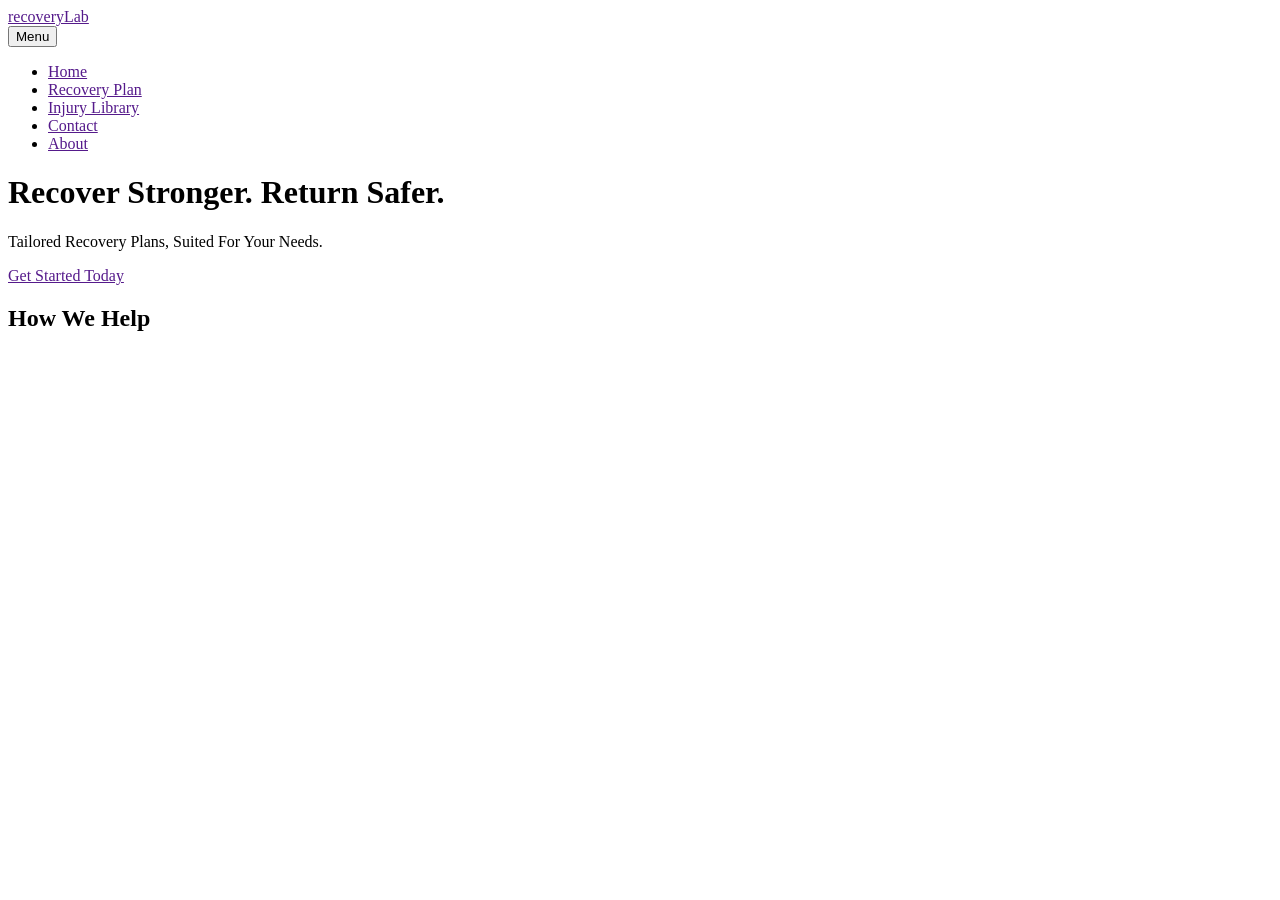
==== index.html @ 340fdb37 "added hero section with heading, subtext and cta" ====
<!DOCTYPE html>
<html lang="en">
<head>
    <meta charset="UTF-8">
    <meta name="viewport" content="width=device-width, initial-scale=1.0">
    <title>recoveryLab | Personalised Injury Recovery</title>
    <meta name="description" content="recoveryLab helps athletes and gym-goers safely recover from injuries with personalised training programmes, rehab advice and recovery plans.">
    <link rel=""stylesheet" href="css/style.css">
</head>
<body>
    <header class=""site-header">
    <div class="logo">
        <a href=""index.html">recoveryLab</a>
    </div>
    <nav class="main-nav" aria-label=""Main Navigation">
    <button class="nav-toggle" aria-expanded="false" aria controls="nav-menu">
        <span class="sr-only">Menu</span>
        <span class="nav-toggle-icon"></span>
    </button>
    <ul id=""nav-menu" class=""nav-menu"">
        <li><a href=""index.html"" aria-current=""page"">Home</a></li>
        <li><a href=""recovery-plan.html"">Recovery Plan</a></li>
        <li><a href=""injury-library.html"">Injury Library</a></li>
        <li><a href=""contact.html"">Contact</a></li>
        <li><a href=""about.html"">About</a></li>
    </ul>
    </nav>
</header>
<main
<section class=""hero"">
        <h1>Recover Stronger. Return Safer.</h1>
        <p>Tailored Recovery Plans, Suited For Your Needs.</p>
        <a href=""recovery-plan.html"" class=""btn"">Get Started Today</a>
    </section>
    <section class=""features" aria-labelledby=""features-heading">
        <h2 id=""features-heading">How We Help</h2>

        <div class=""feature-card"></div>
    </section>
    
</body>
</html>
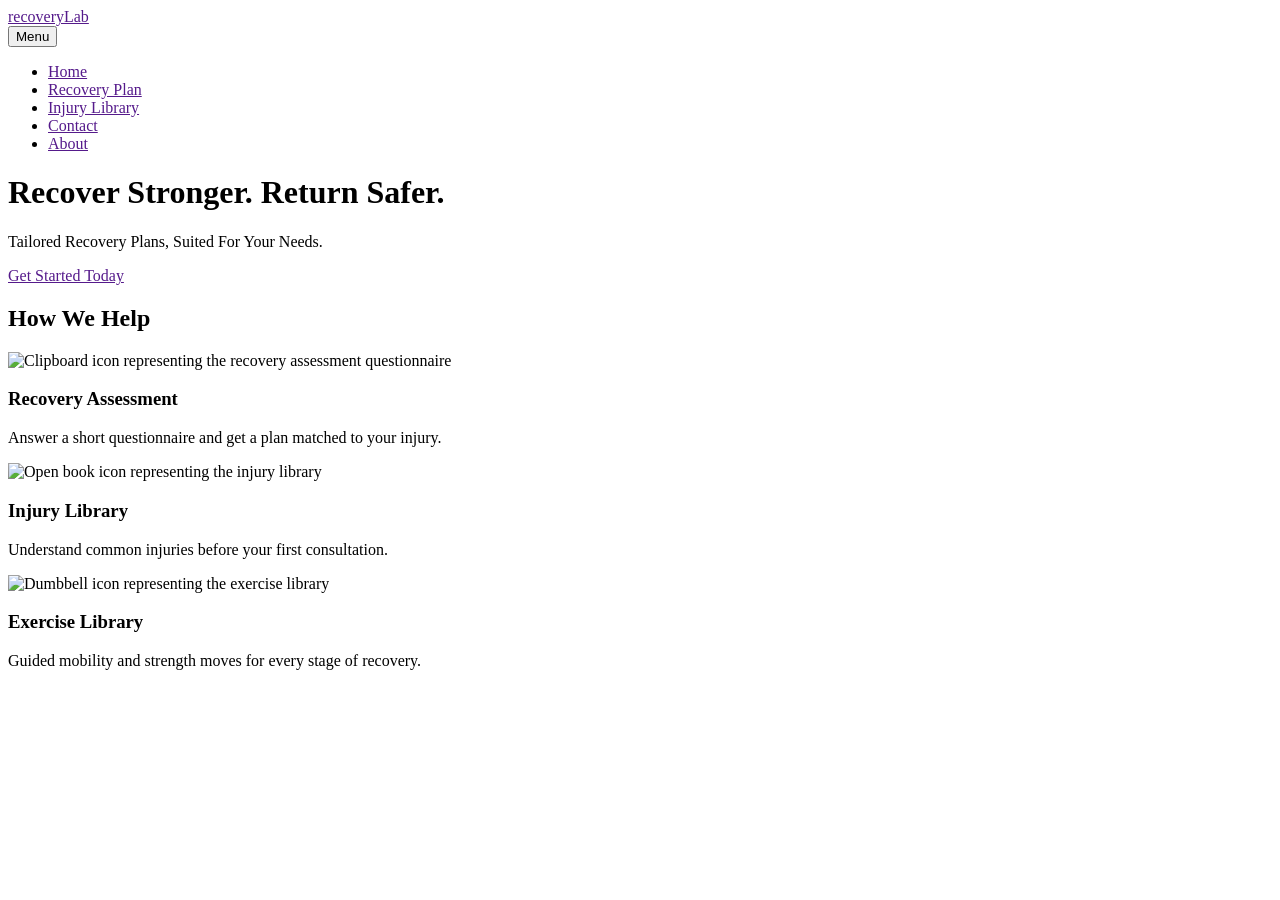
==== commit b125a984: "added three feature cards to features section" ====
--- a/index.html
+++ b/index.html
@@ -35,7 +35,24 @@
     <section class=""features" aria-labelledby=""features-heading">
         <h2 id=""features-heading">How We Help</h2>
 
-        <div class=""feature-card"></div>
+        <div class=""feature-card">
+         <article class="feature-card">
+          <img src="images/icon-assessment.svg" alt="Clipboard icon representing the recovery assessment questionnaire" class="feature-icon">
+          <h3>Recovery Assessment</h3>
+          <p>Answer a short questionnaire and get a plan matched to your injury.</p>
+        </article>
+
+        <article class="feature-card">
+          <img src="images/icon-injury-library.svg" alt="Open book icon representing the injury library" class="feature-icon">
+          <h3>Injury Library</h3>
+          <p>Understand common injuries before your first consultation.</p>
+        </article>
+
+        <article class="feature-card">
+          <img src="images/icon-exercise.svg" alt="Dumbbell icon representing the exercise library" class="feature-icon">
+          <h3>Exercise Library</h3>
+          <p>Guided mobility and strength moves for every stage of recovery.</p>
+        </div>
     </section>
     
 </body>
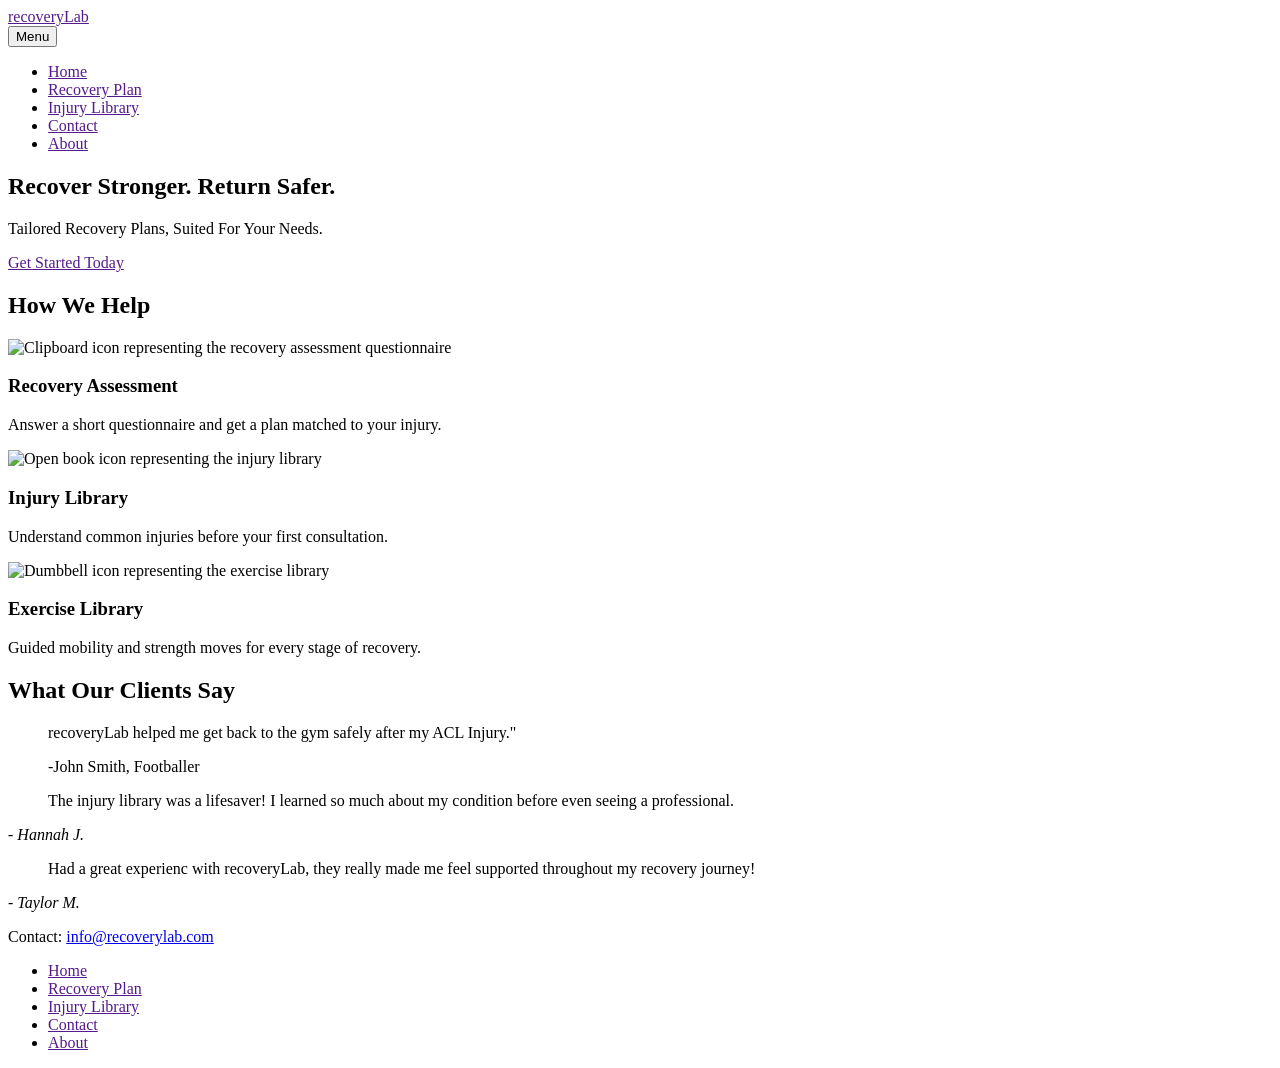
==== commit 5e0968fa: "added testimonials and footer section. Homepage skeleton complete." ====
--- a/index.html
+++ b/index.html
@@ -26,7 +26,7 @@
     </ul>
     </nav>
 </header>
-<main
+<main>
 <section class=""hero"">
         <h1>Recover Stronger. Return Safer.</h1>
         <p>Tailored Recovery Plans, Suited For Your Needs.</p>
@@ -52,8 +52,47 @@
           <img src="images/icon-exercise.svg" alt="Dumbbell icon representing the exercise library" class="feature-icon">
           <h3>Exercise Library</h3>
           <p>Guided mobility and strength moves for every stage of recovery.</p>
+        </article>
+
         </div>
     </section>
+    <section class=""testimonials" aria-labelledby=""testimonials-heading">
+        <h2 id=""testimonials-heading">What Our Clients Say</h2>
+        <div class=""testimonial-card">
+            <blockquote>
+                <p>recoveryLab helped me get back to the gym safely after my ACL Injury."</p>
+            -John Smith, Footballer</blockquote>
+            
+        </div>
+
+        <div class=""testimonial-card">
+            <blockquote>
+                <p>The injury library was a lifesaver! I learned so much about my condition before even seeing a professional.</p>
+            </blockquote>
+            <cite>- Hannah J.</cite>
+        </div>
+
+        <div class=""testimonial-card">
+            <blockquote>
+                <p>Had a great experienc with recoveryLab, they really made me feel supported throughout my recovery journey!</p>
+            </blockquote>
+            <cite>- Taylor M.</cite>
+        </div>
+    </section>
+</main>
+<footer class=""site-footer">
+    <p>Contact: <a href="mailto:info@recoverylab.com">info@recoverylab.com</a></p>
     
+    <nav aria-label=""footer navigation"">
+        <ul class=""footer-nav"">
+            <li><a href=""index.html"">Home</a></li>
+            <li><a href=""recovery-plan.html"">Recovery Plan</a></li>
+            <li><a href=""injury-library.html"">Injury Library</a></li>
+            <li><a href=""contact.html"">Contact</a></li>
+            <li><a href=""about.html"">About</a></li>
+        </ul>
+    </nav>
+    </footer>
+    <script
 </body>
 </html>
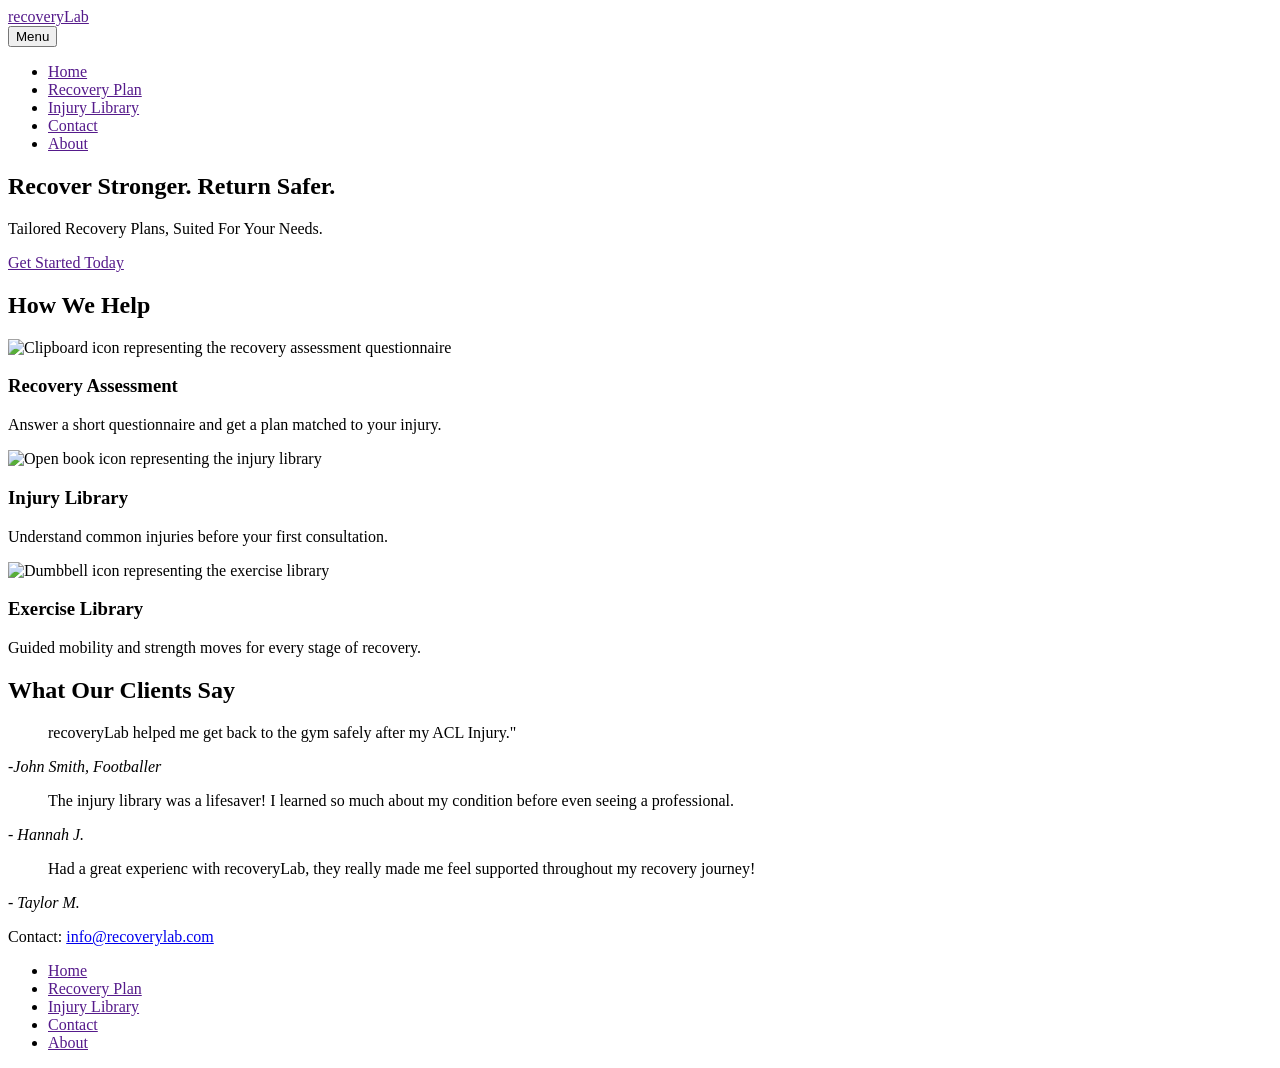
==== commit 71f0c138: "Fixed first testimonial to align with other testimonials" ====
--- a/index.html
+++ b/index.html
@@ -61,7 +61,8 @@
         <div class=""testimonial-card">
             <blockquote>
                 <p>recoveryLab helped me get back to the gym safely after my ACL Injury."</p>
-            -John Smith, Footballer</blockquote>
+            </blockquote>
+            <cite>-John Smith, Footballer</cite>
             
         </div>
 
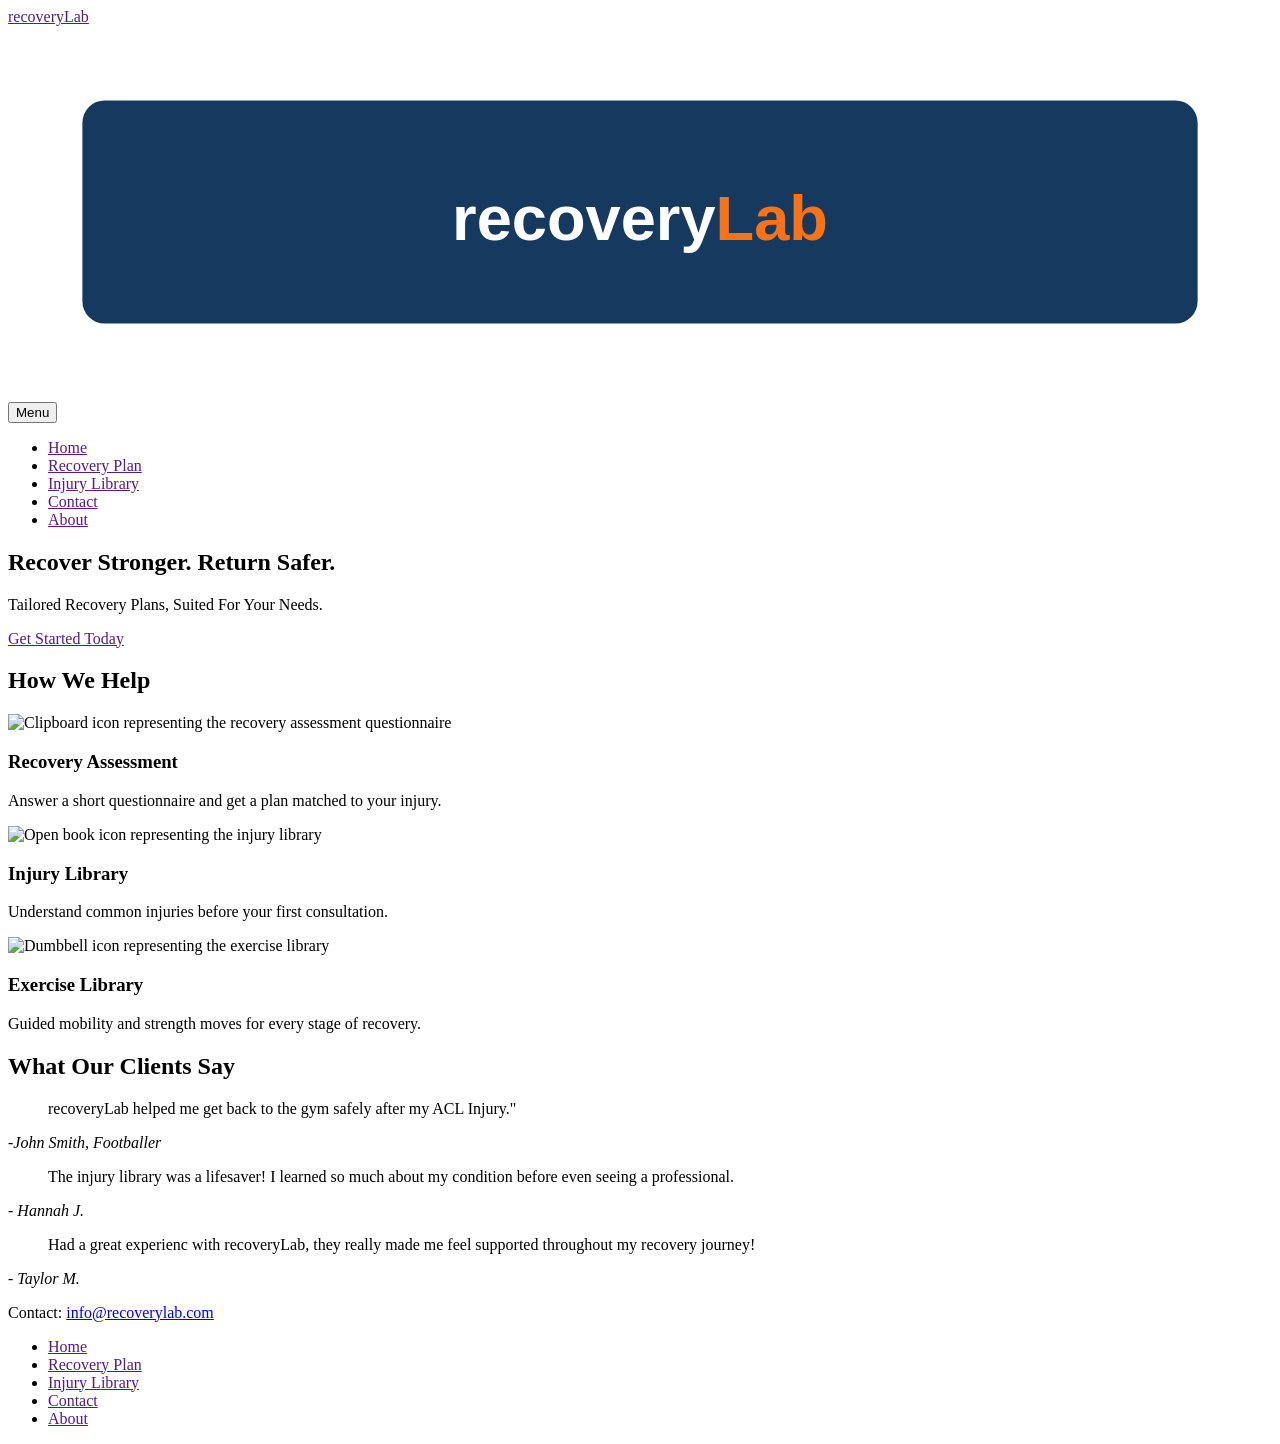
==== commit 8367002d: "swapped header logo to SVG and added logo sizing style" ====
--- a/index.html
+++ b/index.html
@@ -5,12 +5,14 @@
     <meta name="viewport" content="width=device-width, initial-scale=1.0">
     <title>recoveryLab | Personalised Injury Recovery</title>
     <meta name="description" content="recoveryLab helps athletes and gym-goers safely recover from injuries with personalised training programmes, rehab advice and recovery plans.">
-    <link rel=""stylesheet" href="css/style.css">
+    <link rel=""stylesheet" href="assets/css/style.css">
 </head>
 <body>
     <header class=""site-header">
     <div class="logo">
-        <a href=""index.html">recoveryLab</a>
+        <a href=""index.html">recoveryLab
+        <img src="assets/images/logo.svg" alt="recoveryLab" class="logo-img">
+        </a>   
     </div>
     <nav class="main-nav" aria-label=""Main Navigation">
     <button class="nav-toggle" aria-expanded="false" aria controls="nav-menu">
@@ -37,19 +39,19 @@
 
         <div class=""feature-card">
          <article class="feature-card">
-          <img src="images/icon-assessment.svg" alt="Clipboard icon representing the recovery assessment questionnaire" class="feature-icon">
+          <img src="assets/images/icon-assessment.svg" alt="Clipboard icon representing the recovery assessment questionnaire" class="feature-icon">
           <h3>Recovery Assessment</h3>
           <p>Answer a short questionnaire and get a plan matched to your injury.</p>
         </article>
 
         <article class="feature-card">
-          <img src="images/icon-injury-library.svg" alt="Open book icon representing the injury library" class="feature-icon">
+          <img src="assets/images/icon-injury-library.svg" alt="Open book icon representing the injury library" class="feature-icon">
           <h3>Injury Library</h3>
           <p>Understand common injuries before your first consultation.</p>
         </article>
 
         <article class="feature-card">
-          <img src="images/icon-exercise.svg" alt="Dumbbell icon representing the exercise library" class="feature-icon">
+          <img src="assets/images/icon-exercise.svg" alt="Dumbbell icon representing the exercise library" class="feature-icon">
           <h3>Exercise Library</h3>
           <p>Guided mobility and strength moves for every stage of recovery.</p>
         </article>
@@ -94,6 +96,6 @@
         </ul>
     </nav>
     </footer>
-    <script
+    <script src=""assets/js/script.js""></script>
 </body>
 </html>
--- a/assets/css/style.css
+++ b/assets/css/style.css
@@ -0,0 +1,60 @@
+/* ===== Reset ===== */
+* {
+  margin: 0;
+  padding: 0;
+  box-sizing: border-box;
+}
+
+/* ===== CSS Variables ===== */
+:root {
+  --color-dark-blue: #163A5F;
+  --color-emerald: #2E8B57;
+  --color-orange: #F97316;
+  --color-white: #FFFFFF;
+  --color-dark-grey: #333333;
+
+  --font-heading: 'Poppins', sans-serif;
+  --font-body: 'Open Sans', sans-serif;
+}
+
+/* ===== Base Typography ===== */
+body {
+  font-family: var(--font-body);
+  color: var(--color-dark-grey);
+  line-height: 1.6;
+}
+
+h1, h2, h3 {
+  font-family: var(--font-heading);
+  font-weight: 700;
+  color: var(--color-dark-blue);
+  line-height: 1.2;
+}
+
+a {
+  text-decoration: none;
+  color: inherit;
+}
+
+img {
+  max-width: 100%;
+  display: block;
+}
+
+/* ===== Accessibility: screen-reader-only content ===== */
+.sr-only {
+  position: absolute;
+  width: 1px;
+  height: 1px;
+  padding: 0;
+  margin: -1px;
+  overflow: hidden;
+  clip: rect(0, 0, 0, 0);
+  white-space: nowrap;
+  border: 0;
+}
+
+/* ===== Header ===== */
+.logo.img {
+  height: 32px; 
+} 
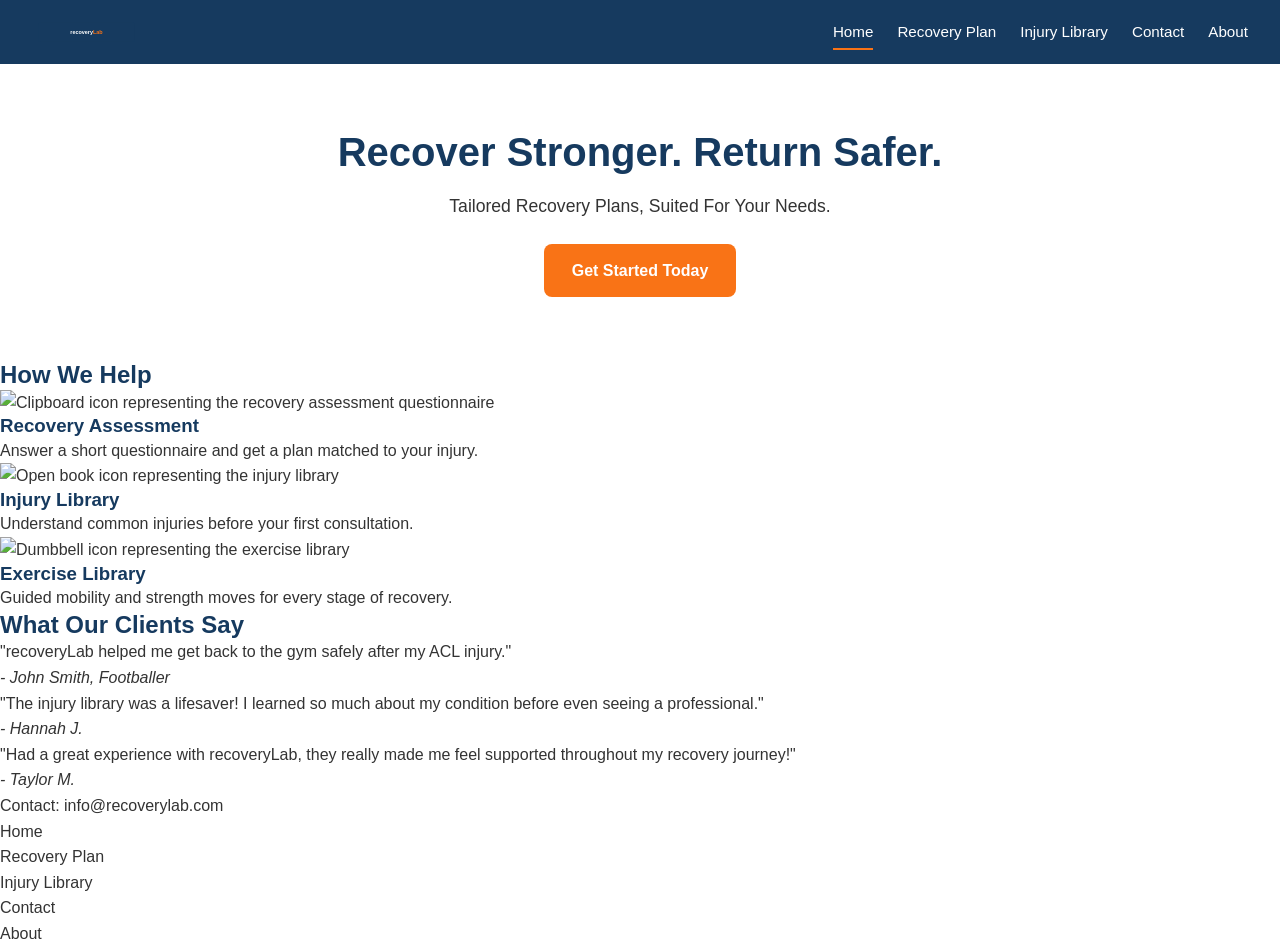
==== commit c7ca8ba5: "corrected html attribute quotes affecting stylesheet link" ====
--- a/index.html
+++ b/index.html
@@ -5,39 +5,39 @@
     <meta name="viewport" content="width=device-width, initial-scale=1.0">
     <title>recoveryLab | Personalised Injury Recovery</title>
     <meta name="description" content="recoveryLab helps athletes and gym-goers safely recover from injuries with personalised training programmes, rehab advice and recovery plans.">
-    <link rel=""stylesheet" href="assets/css/style.css">
+    <link rel="stylesheet" href="assets/css/style.css">
 </head>
 <body>
-    <header class=""site-header">
+    <header class="site-header">
     <div class="logo">
-        <a href=""index.html">recoveryLab
+        <a href="index.html">
         <img src="assets/images/logo.svg" alt="recoveryLab" class="logo-img">
         </a>   
     </div>
-    <nav class="main-nav" aria-label=""Main Navigation">
-    <button class="nav-toggle" aria-expanded="false" aria controls="nav-menu">
+    <nav class="main-nav" aria-label="Main Navigation">
+    <button class="nav-toggle" aria-expanded="false" aria-controls="nav-menu">
         <span class="sr-only">Menu</span>
         <span class="nav-toggle-icon"></span>
     </button>
-    <ul id=""nav-menu" class=""nav-menu"">
-        <li><a href=""index.html"" aria-current=""page"">Home</a></li>
-        <li><a href=""recovery-plan.html"">Recovery Plan</a></li>
-        <li><a href=""injury-library.html"">Injury Library</a></li>
-        <li><a href=""contact.html"">Contact</a></li>
-        <li><a href=""about.html"">About</a></li>
+    <ul id="nav-menu" class="nav-menu">
+        <li><a href="index.html" aria-current="page">Home</a></li>
+        <li><a href="recovery-plan.html">Recovery Plan</a></li>
+        <li><a href="injury-library.html">Injury Library</a></li>
+        <li><a href="contact.html">Contact</a></li>
+        <li><a href="about.html">About</a></li>
     </ul>
     </nav>
 </header>
 <main>
-<section class=""hero"">
+<section class="hero">
         <h1>Recover Stronger. Return Safer.</h1>
         <p>Tailored Recovery Plans, Suited For Your Needs.</p>
-        <a href=""recovery-plan.html"" class=""btn"">Get Started Today</a>
+        <a href="recovery-plan.html" class="btn btn-primary">Get Started Today</a>
     </section>
-    <section class=""features" aria-labelledby=""features-heading">
-        <h2 id=""features-heading">How We Help</h2>
+    <section class="features" aria-labelledby="features-heading">
+        <h2 id="features-heading">How We Help</h2>
 
-        <div class=""feature-card">
+        <div class="feature-cards">
          <article class="feature-card">
           <img src="assets/images/icon-assessment.svg" alt="Clipboard icon representing the recovery assessment questionnaire" class="feature-icon">
           <h3>Recovery Assessment</h3>
@@ -58,44 +58,43 @@
 
         </div>
     </section>
-    <section class=""testimonials" aria-labelledby=""testimonials-heading">
-        <h2 id=""testimonials-heading">What Our Clients Say</h2>
-        <div class=""testimonial-card">
+    <section class="testimonials" aria-labelledby="testimonials-heading">
+        <h2 id="testimonials-heading">What Our Clients Say</h2>
+        <div class="testimonial-card">
             <blockquote>
-                <p>recoveryLab helped me get back to the gym safely after my ACL Injury."</p>
+                <p>"recoveryLab helped me get back to the gym safely after my ACL injury."</p>
             </blockquote>
-            <cite>-John Smith, Footballer</cite>
-            
+            <cite>- John Smith, Footballer</cite>
         </div>
 
-        <div class=""testimonial-card">
+        <div class="testimonial-card">
             <blockquote>
-                <p>The injury library was a lifesaver! I learned so much about my condition before even seeing a professional.</p>
+                <p>"The injury library was a lifesaver! I learned so much about my condition before even seeing a professional."</p>
             </blockquote>
             <cite>- Hannah J.</cite>
         </div>
 
-        <div class=""testimonial-card">
+        <div class="testimonial-card">
             <blockquote>
-                <p>Had a great experienc with recoveryLab, they really made me feel supported throughout my recovery journey!</p>
+                <p>"Had a great experience with recoveryLab, they really made me feel supported throughout my recovery journey!"</p>
             </blockquote>
             <cite>- Taylor M.</cite>
         </div>
     </section>
 </main>
-<footer class=""site-footer">
+<footer class="site-footer">
     <p>Contact: <a href="mailto:info@recoverylab.com">info@recoverylab.com</a></p>
     
-    <nav aria-label=""footer navigation"">
-        <ul class=""footer-nav"">
-            <li><a href=""index.html"">Home</a></li>
-            <li><a href=""recovery-plan.html"">Recovery Plan</a></li>
-            <li><a href=""injury-library.html"">Injury Library</a></li>
-            <li><a href=""contact.html"">Contact</a></li>
-            <li><a href=""about.html"">About</a></li>
+    <nav aria-label="Footer navigation">
+        <ul class="footer-nav">
+            <li><a href="index.html">Home</a></li>
+            <li><a href="recovery-plan.html">Recovery Plan</a></li>
+            <li><a href="injury-library.html">Injury Library</a></li>
+            <li><a href="contact.html">Contact</a></li>
+            <li><a href="about.html">About</a></li>
         </ul>
     </nav>
     </footer>
-    <script src=""assets/js/script.js""></script>
+    <script src="assets/js/script.js"></script>
 </body>
-</html>+</html>
--- a/assets/css/style.css
+++ b/assets/css/style.css
@@ -55,6 +55,113 @@
 }
 
 /* ===== Header ===== */
-.logo.img {
-  height: 32px; 
-} +.site-header {
+  display: flex;
+  align-items: center;
+  justify-content: space-between;
+  background-color: var(--color-dark-blue);
+  padding: 1rem 2rem;
+}
+
+.logo-img {
+  height: 32px;
+}
+
+.main-nav {
+  display: flex;
+  align-items: center;
+}
+
+.nav-menu {
+  display: flex;
+  list-style: none;
+  gap: 1.5rem;
+}
+
+.nav-menu a {
+  color: var(--color-white);
+  font-family: var(--font-body);
+  font-size: 0.95rem;
+  padding: 0.5rem 0;
+  border-bottom: 2px solid transparent;
+  transition: border-color 0.2s ease;
+}
+
+.nav-menu a:hover,
+.nav-menu a:focus,
+.nav-menu a[aria-current="page"] {
+  border-bottom-color: var(--color-orange);
+}
+
+.nav-toggle {
+  display: none;
+  background: none;
+  border: none;
+  cursor: pointer;
+}
+
+.nav-toggle-icon {
+  display: block;
+  width: 24px;
+  height: 2px;
+  background-color: var(--color-white);
+  position: relative;
+}
+
+.nav-toggle-icon::before,
+.nav-toggle-icon::after {
+  content: '';
+  position: absolute;
+  left: 0;
+  width: 24px;
+  height: 2px;
+  background-color: var(--color-white);
+}
+
+.nav-toggle-icon::before {
+  top: -8px;
+}
+
+.nav-toggle-icon::after {
+  top: 8px;
+}
+
+/* ===== Hero ===== */
+.hero {
+  background-color: var(--color-white);
+  text-align: center;
+  padding: 4rem 2rem;
+}
+
+.hero h1 {
+  font-size: 2.5rem;
+  margin-bottom: 1rem;
+}
+
+.hero p {
+  font-size: 1.1rem;
+  color: var(--color-dark-grey);
+  max-width: 600px;
+  margin: 0 auto 1.5rem;
+}
+
+.btn {
+  display: inline-block;
+  padding: 0.85rem 1.75rem;
+  border-radius: 8px;
+  font-family: var(--font-body);
+  font-weight: 600;
+  font-size: 1rem;
+  cursor: pointer;
+  transition: opacity 0.2s ease;
+}
+
+.btn-primary {
+  background-color: var(--color-orange);
+  color: var(--color-white);
+}
+
+.btn-primary:hover,
+.btn-primary:focus {
+  opacity: 0.85;
+}
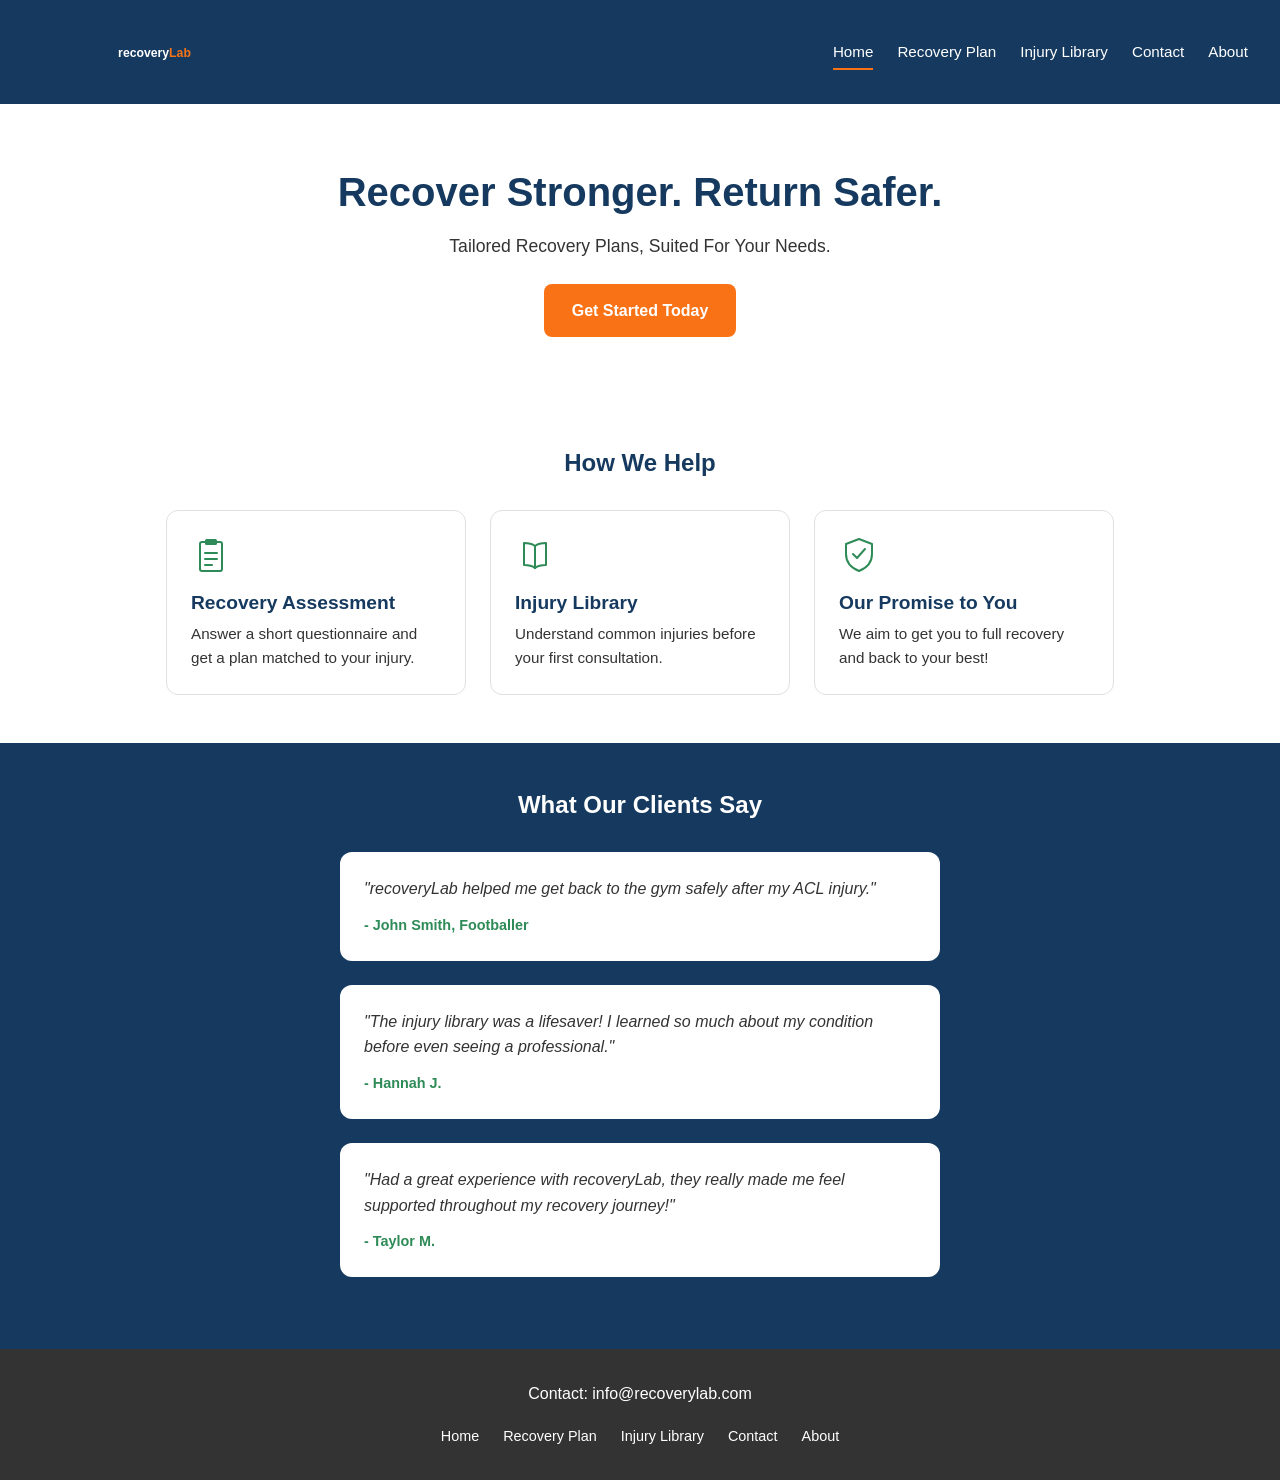
==== commit 4fad189d: "replaced exercise library card with promise card on homepage" ====
--- a/index.html
+++ b/index.html
@@ -50,11 +50,11 @@
           <p>Understand common injuries before your first consultation.</p>
         </article>
 
-        <article class="feature-card">
-          <img src="assets/images/icon-exercise.svg" alt="Dumbbell icon representing the exercise library" class="feature-icon">
-          <h3>Exercise Library</h3>
-          <p>Guided mobility and strength moves for every stage of recovery.</p>
-        </article>
+       <article class="feature-card">
+         <img src="assets/images/icon-promise.svg" alt="Shield with checkmark icon representing our promise to you" class="feature-icon">
+         <h3>Our Promise to You</h3>
+         <p>We aim to get you to full recovery and back to your best!</p>
+       </article>
 
         </div>
     </section>
--- a/assets/css/style.css
+++ b/assets/css/style.css
@@ -64,7 +64,7 @@
 }
 
 .logo-img {
-  height: 32px;
+  height: 72px;
 }
 
 .main-nav {
@@ -165,3 +165,333 @@
 .btn-primary:focus {
   opacity: 0.85;
 }
+/* ===== Features ===== */
+.features {
+  padding: 3rem 2rem;
+  text-align: center;
+}
+
+.features h2 {
+  margin-bottom: 2rem;
+}
+
+.feature-cards {
+  display: flex;
+  flex-wrap: wrap;
+  justify-content: center;
+  gap: 1.5rem;
+}
+
+.feature-card {
+  background-color: var(--color-white);
+  border: 1px solid #E0E0E0;
+  border-radius: 12px;
+  padding: 1.5rem;
+  width: 300px;
+  text-align: left;
+  transition: transform 0.2s ease, box-shadow 0.2s ease;
+}
+
+.feature-card:hover {
+  transform: translateY(-4px);
+  box-shadow: 0 4px 12px rgba(0, 0, 0, 0.08);
+}
+
+.feature-icon {
+  width: 40px;
+  height: 40px;
+  margin-bottom: 1rem;
+}
+
+.feature-card h3 {
+  font-size: 1.2rem;
+  margin-bottom: 0.5rem;
+}
+
+.feature-card p {
+  font-size: 0.95rem;
+  color: var(--color-dark-grey);
+}
+/* ===== Testimonials ===== */
+.testimonials {
+  background-color: var(--color-dark-blue);
+  padding: 3rem 2rem;
+  text-align: center;
+}
+
+.testimonials h2 {
+  color: var(--color-white);
+  margin-bottom: 2rem;
+}
+
+.testimonial-card {
+  background-color: var(--color-white);
+  border-radius: 12px;
+  padding: 1.5rem;
+  max-width: 600px;
+  margin: 0 auto 1.5rem;
+  text-align: left;
+}
+
+.testimonial-card blockquote {
+  font-style: italic;
+  color: var(--color-dark-grey);
+  margin-bottom: 0.75rem;
+}
+
+.testimonial-card cite {
+  display: block;
+  font-style: normal;
+  font-weight: 600;
+  color: var(--color-emerald);
+  font-size: 0.9rem;
+}
+/* ===== Footer ===== */
+.site-footer {
+  background-color: var(--color-dark-grey);
+  color: var(--color-white);
+  padding: 2rem;
+  text-align: center;
+}
+
+.site-footer a {
+  color: var(--color-white);
+}
+
+.site-footer p {
+  margin-bottom: 1rem;
+}
+
+.footer-nav {
+  display: flex;
+  justify-content: center;
+  flex-wrap: wrap;
+  list-style: none;
+  gap: 1.5rem;
+}
+
+.footer-nav a {
+  font-size: 0.9rem;
+  border-bottom: 2px solid transparent;
+  transition: border-color 0.2s ease;
+}
+
+.footer-nav a:hover,
+.footer-nav a:focus {
+  border-bottom-color: var(--color-orange);
+}
+/* ===== Responsive: Tablet & Mobile ===== */
+@media (max-width: 768px) {
+
+  .site-header {
+    flex-wrap: wrap;
+  }
+
+  .nav-toggle {
+    display: block;
+  }
+
+  .main-nav {
+    flex-wrap: wrap;
+  }
+  
+  .nav-menu {
+    flex-basis: 100% ;
+    order: 2; 
+  }
+
+  .nav-menu {
+    display: none;
+    flex-direction: column;
+    width: 100%;
+    gap: 0;
+    margin-top: 1rem;
+  }
+
+  .nav-menu.is-open {
+    display: flex;
+  }
+
+  .nav-menu li {
+    border-top: 1px solid rgba(255, 255, 255, 0.15);
+  }
+
+  .nav-menu a {
+    display: block;
+    padding: 0.75rem 0;
+  }
+
+  .hero h1 {
+    font-size: 1.8rem;
+  }
+
+  .hero p {
+    font-size: 1rem;
+  }
+
+  .feature-card {
+    width: 100%;
+    max-width: 340px;
+  }
+
+  .footer-nav {
+    flex-direction: column;
+    gap: 0.75rem;
+  }
+  .site-header {
+    flex-direction: row;
+  }
+  .logo {
+    order: 2;
+  }
+  .nav-toggle {
+    order:0;
+  }
+  .nav-menu {
+    text-align: left;   
+  }
+  .about-content ,
+   .disclaimer ,
+   .contact-list ,
+   .injury-list {
+    text-align: center;
+    max-width: 400px;
+    margin: 0 auto;
+   }
+}
+/* ===== Page Intro (Recovery Plan, and reusable for other pages) ===== */
+.page-intro {
+  text-align: center;
+  padding: 3rem 2rem 1rem;
+}
+
+.page-intro h1 {
+  font-size: 2rem;
+  margin-bottom: 0.75rem;
+}
+
+.page-intro p {
+  font-size: 1.05rem;
+  color: var(--color-dark-grey);
+  max-width: 550px;
+  margin: 0 auto;
+}
+
+/* ===== Consultation Form ===== */
+.consultation-form-section {
+  padding: 2rem 2rem 4rem;
+  display: flex;
+  justify-content: center;
+}
+
+.consultation-form {
+  width: 100%;
+  max-width: 500px;
+  display: flex;
+  flex-direction: column;
+  gap: 1.25rem;
+}
+
+.form-group {
+  display: flex;
+  flex-direction: column;
+  gap: 0.4rem;
+}
+
+.form-group label {
+  font-weight: 600;
+  font-size: 0.95rem;
+  color: var(--color-dark-blue);
+}
+
+.required {
+  color: var(--color-orange);
+}
+
+.form-group input,
+.form-group select,
+.form-group textarea {
+  font-family: var(--font-body);
+  font-size: 1rem;
+  padding: 0.65rem 0.75rem;
+  border: 1px solid #CCCCCC;
+  border-radius: 6px;
+  background-color: var(--color-white);
+}
+
+.form-group input:focus,
+.form-group select:focus,
+.form-group textarea:focus {
+  outline: none;
+  border-color: var(--color-emerald);
+  box-shadow: 0 0 0 3px rgba(46, 139, 87, 0.15);
+}
+
+.form-group.has-error input,
+.form-group.has-error select,
+.form-group.has-error textarea {
+  border-color: #D92D20;
+}
+
+.error-message {
+  font-size: 0.85rem;
+  color: #D92D20;
+  min-height: 1.1rem;
+}
+
+.consultation-form .btn {
+  align-self: flex-start;
+}
+
+.form-confirmation {
+  font-weight: 600;
+  color: var(--color-emerald);
+}
+
+.form-confirmation:empty {
+  display: none;
+}
+
+/* ===== Contact Page ===== */
+.contact-details {
+  padding: 2rem 2rem 4rem;
+  display: flex;
+  justify-content: center;
+}
+
+.contact-list {
+  list-style: none;
+  width: 100%;
+  max-width: 500px;
+  display: flex;
+  flex-direction: column;
+  gap: 1.25rem;
+}
+
+.contact-item {
+  background-color: var(--color-white);
+  border: 1px solid #E0E0E0;
+  border-radius: 12px;
+  padding: 1.25rem 1.5rem;
+}
+
+.contact-item h3 {
+  font-size: 1.1rem;
+  margin-bottom: 0.4rem;
+}
+
+.contact-item p {
+  font-size: 0.95rem;
+  color: var(--color-dark-grey);
+  line-height: 1.6;
+}
+
+.contact-item a {
+  color: var(--color-emerald);
+  font-weight: 600;
+}
+
+.contact-item a:hover,
+.contact-item a:focus {
+  text-decoration: underline;
+}
